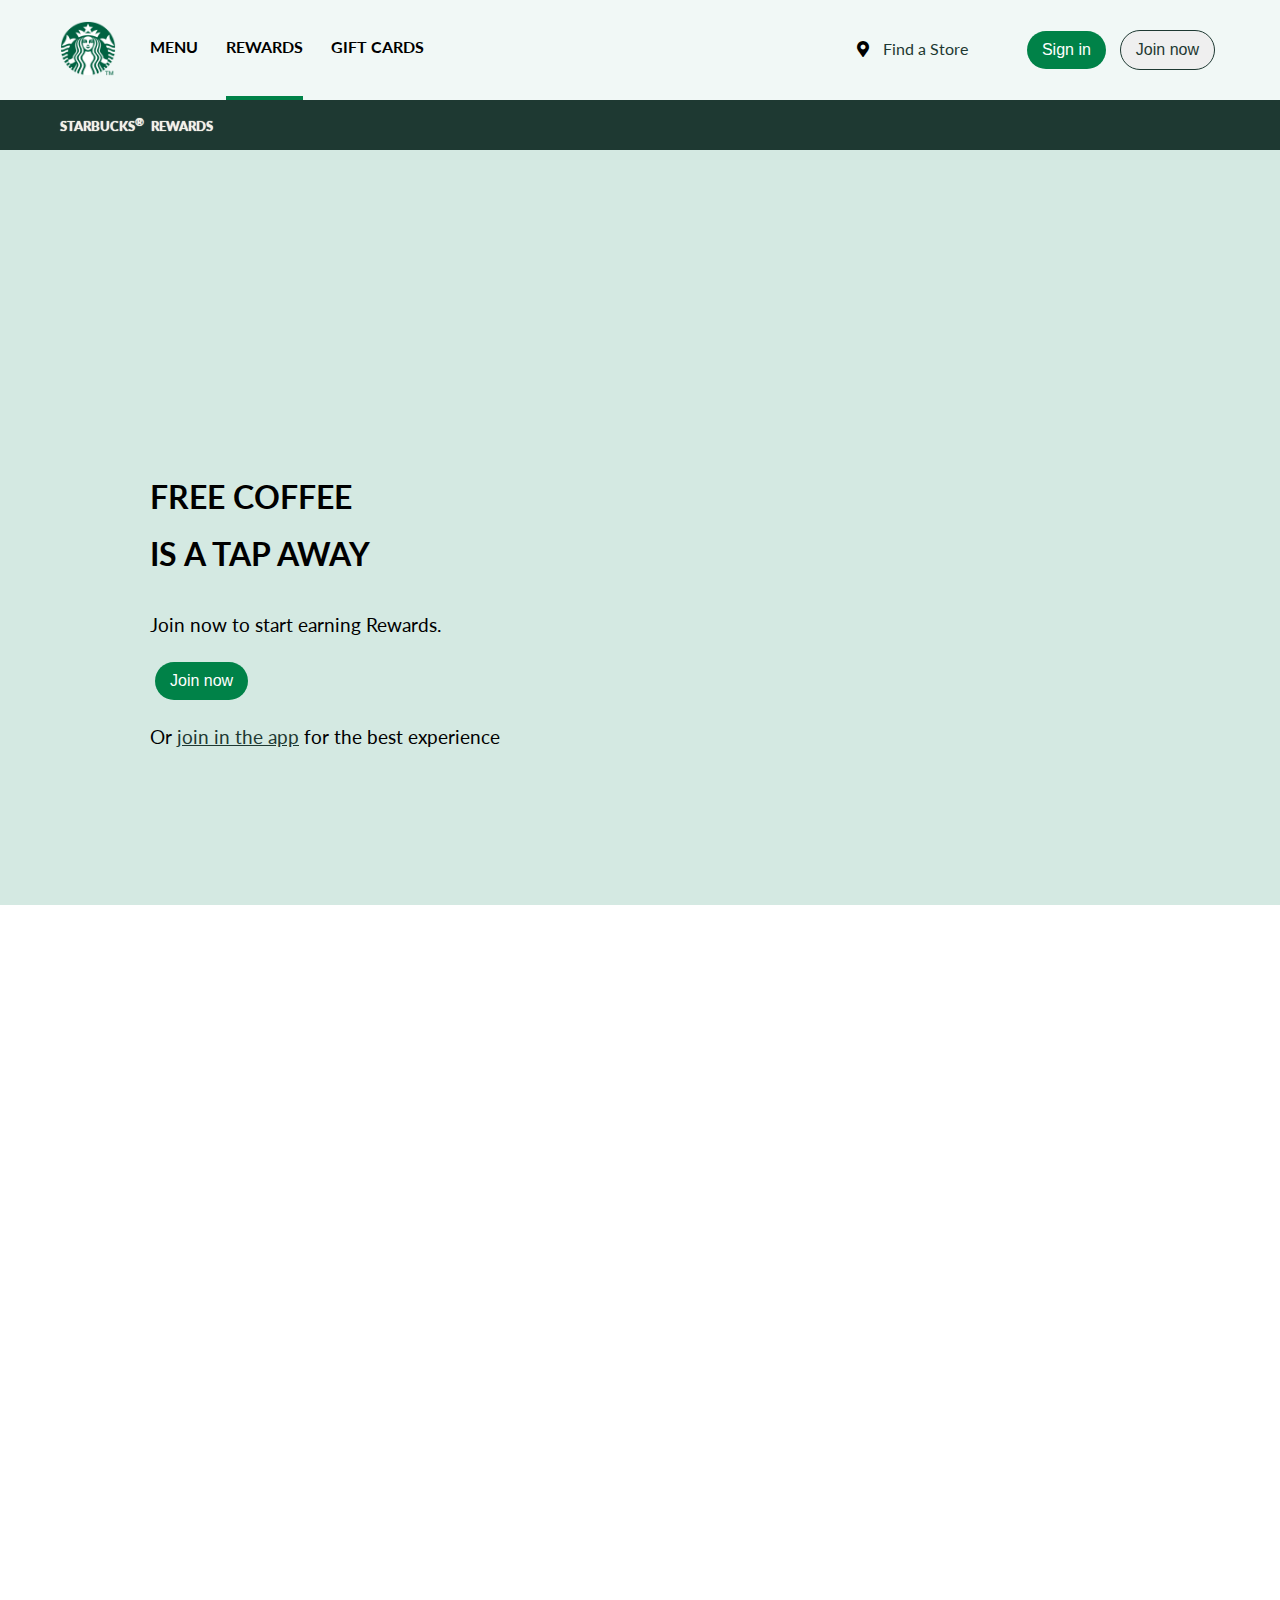
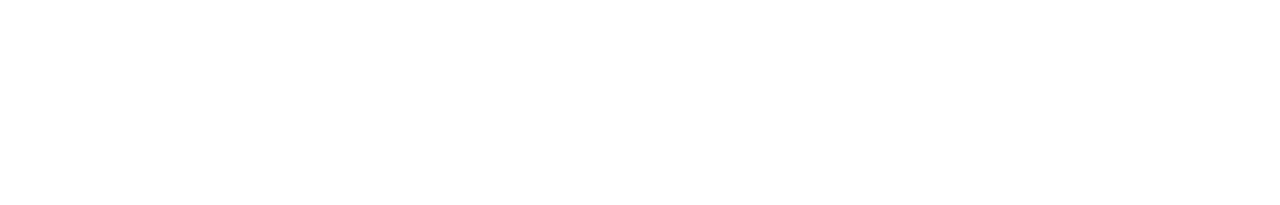
==== Starbucks/index.html @ ff1252d8 "Add files via upload" ====
<!DOCTYPE html>
<html lang="en">
<head>
    <meta charset="UTF-8">
    <meta http-equiv="X-UA-Compatible" content="IE=edge">
    <meta name="viewport" content="width=device-width, initial-scale=1.0">
    <link href="https://cdnjs.cloudflare.com/ajax/libs/font-awesome/5.13.0/css/all.min.css" rel="stylesheet">
    <link rel="stylesheet" href="style.css">
    <title>estarbucs</title>
</head>
<body>
    <header>
        <nav>
            <div class="nav-left">
                <ul>
                    <a href=""><img src="./logo.png" alt="logo"></a>
                    <li><a href="">MENU</a></li>
                    <li ><a class="active" href="">REWARDS</a></li>
                    <li><a href="">GIFT CARDS</a></li>
                </ul>   
            </div>
            <div class="nav-right">
                <i class="fas fa-map-marker-alt"></i>
                <a href="">Find a Store</a>
                <button type="button" class="btn-white">Sign in</button>
                <button type="button" class="btn-dark">Join now</button>
            </div>
        </nav>
        <div class="rewards">
            <h3>STARBUCKS<sup>®</sup> REWARDS</h3>
        </div>
    </header>
    <main>
        <div class="heroText">
            <h2>FREE COFFEE<br>IS A TAP AWAY</h2>
            <p>Join now to start earning Rewards.</p>
            <button type="button" class="btn-green">Join now</button>
            <p>Or <a href="">join in the app</a> for the best experience</p>
        </div>    
    </main>
    <section>
        
    </section>

</body>
</html>
---- Starbucks/style.css ----
@import url('https://fonts.googleapis.com/css2?family=Lato:wght@300;400;700&display=swap');
*{
    padding: 0;
    margin: 0;
    box-sizing: border-box;
    font-size: 100%;
    list-style: none;
    text-decoration: none;
}
:root{
    --dark-green:#1e3932;
    --light-green:#008248;
    --light1:#f3f1e7;
    --light2:#f1f8f6;
    --black:#000000;
}
html{
    font-family: 'Lato', sans-serif;
}
header{
    position: fixed;
    top:0;
    width: 100%;
}
nav{
    background-color: var(--light2);
    overflow: hidden;
    height: 100px;
    display: flex;
    align-items: center;
}

.nav-left{
    width: 50%;
    margin-left: 60px;

}
.nav-left img{
    width: 90%;
}

.nav-left ul{
    display: flex;
    align-items: center;
    gap: 28px;
}

.nav-left ul li{
    font-size: 1rem;
    margin-bottom: 6px;
}

.active{padding: 40px 0;
    border-bottom: 6px solid var(--light-green);
  
   
}
.nav-left ul li a{
    font-weight: bolder;
    color:#000000;
}

.nav-right{
    text-align: right;
    margin-right: 60px;
    width: 50%;
}

.rewards{
    background-color: var(--dark-green);
    color: var(--light1);
    font-size: 0.8rem;
    font-weight: bolder;
    padding: 15px 0 0 60px;
    height: 50px;
}

.rewards h3{
    text-shadow: 0 0 1px #fff;
    font-weight: bolder;
}

sup{
    font-size: smaller;
    margin-right: 4px;
}
main{
    background-color: #d4e9e2;
    min-height: 85vh;
    margin-top: 140px;
    display: flex;
}

.heroText{
    margin-left: 150px;
    margin-bottom: 150px;
    align-self: flex-end;
    line-height: 1.8;
}

.heroText h2{
    font-size: 2rem;
    margin-bottom: 25px;
}

.heroText p{
    font-size: 1.2rem;
    font-weight: 400;
}
.btn-green{
    background-color: var(--light-green);
    color: #fff;
    border-radius: 30px;
    border:none;
    padding: 10px 15px;
    margin: 20px 5px;
}
.btn-dark{
    color: var(--dark-green);
    border-radius: 30px;
    border:1px solid var(--dark-green);
    padding: 10px 15px;
    margin: 20px 5px;
}
.btn-white{
    background-color: var(--light-green);
    color: #fff;
    border-radius: 30px;
    border:none;
    padding: 10px 15px;
    margin: 20px 5px;
}
.heroText p a{
    color: var(--dark-green);
    text-decoration: underline;
}
.nav-right a{
    color: var(--dark-green);
    margin: 0 50px 0 10px;
}
section{
    min-height: 100vh;
}
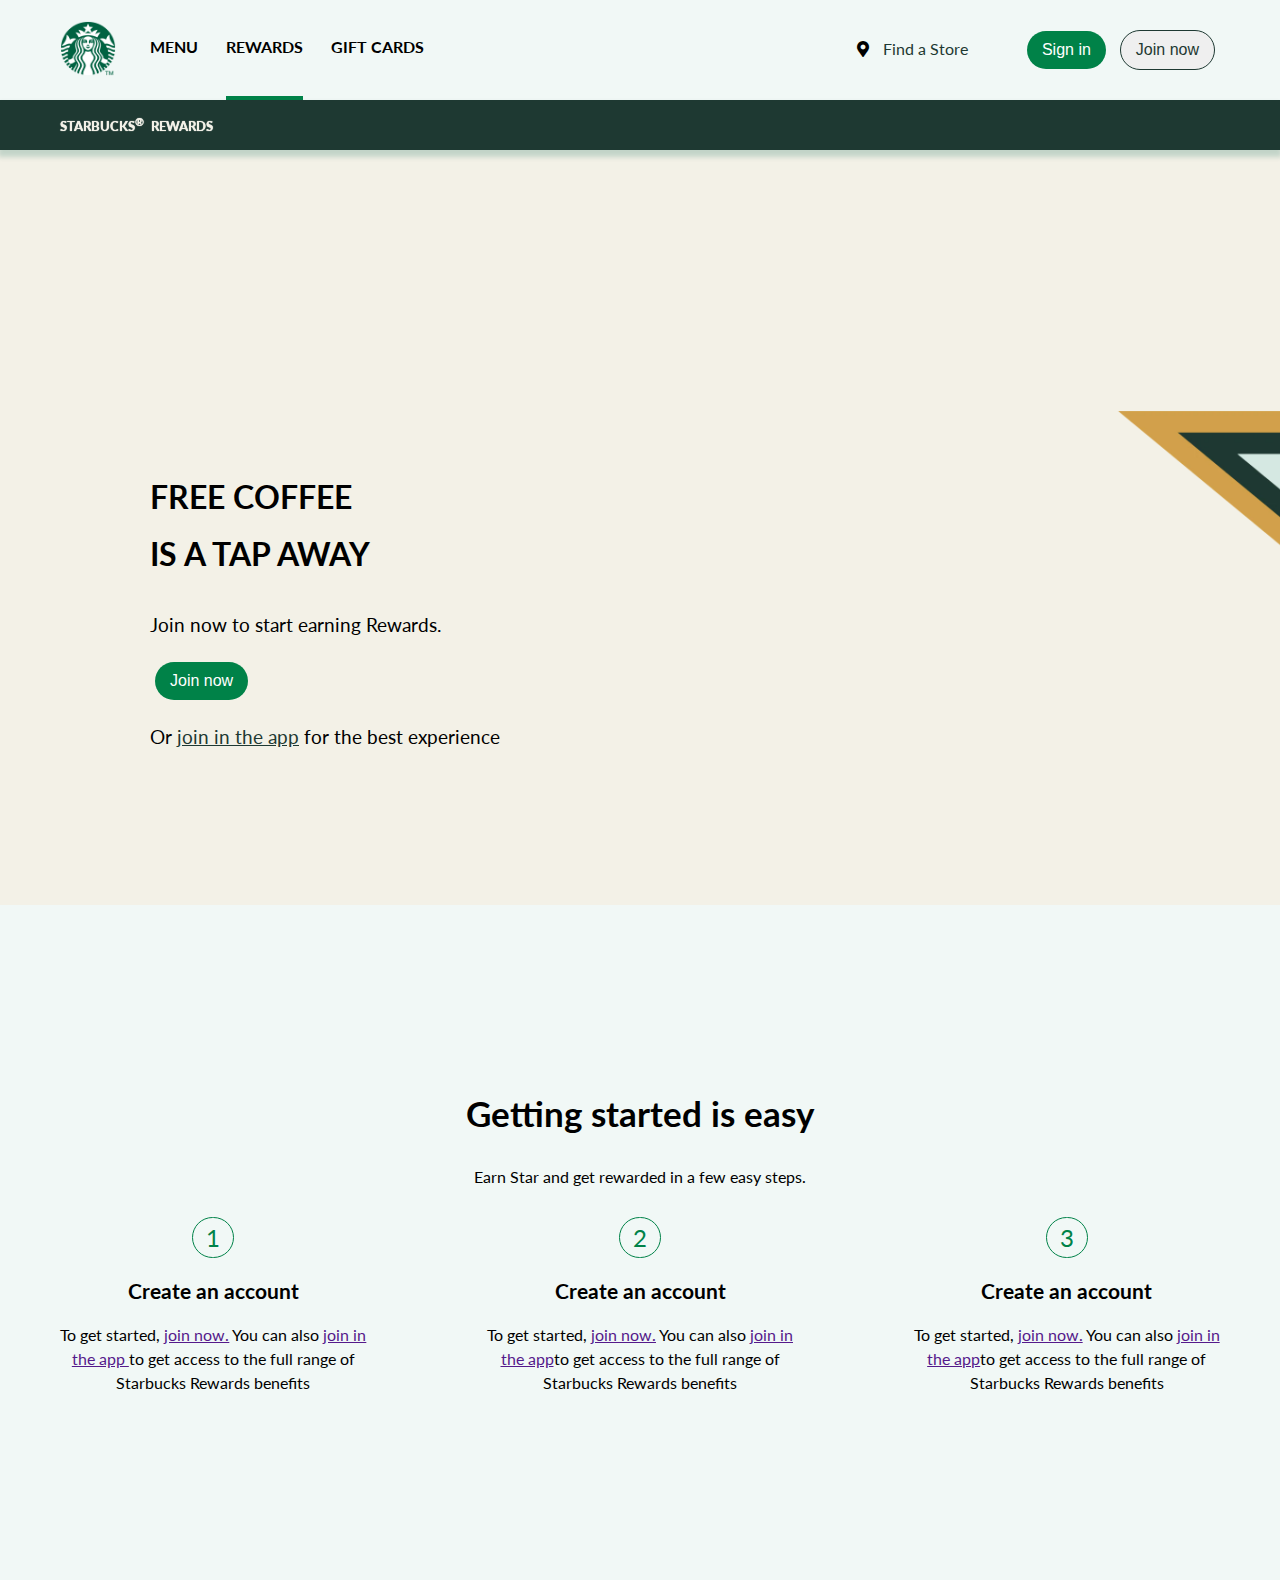
==== commit 1ea92011: "Update" ====
--- a/Starbucks/index.html
+++ b/Starbucks/index.html
@@ -39,7 +39,27 @@
         </div>    
     </main>
     <section>
-        
+        <div class="title">
+            <h2>Getting started is easy</h2>
+            <p>Earn Star and get rewarded in a few easy steps.</p>
+        </div>
+        <div class="container">
+            <div class="card">
+                <div class="number">1</div>
+                <h4>Create an account</h4>
+                <p>To get started, <a href="">join now.</a> You can also <a href="">join in the app </a>to get access to the full range of Starbucks Rewards benefits</p>
+            </div>
+            <div class="card">
+                <div class="number">2</div>
+                <h4>Create an account</h4>
+                <p>To get started, <a href="">join now.</a> You can also <a href="">join in the app</a>to get access to the full range of Starbucks Rewards benefits</p>
+            </div>
+            <div class="card">
+                <div class="number">3</div>
+                <h4>Create an account</h4>
+                <p>To get started, <a href="">join now.</a> You can also <a href="">join in the app</a>to get access to the full range of Starbucks Rewards benefits</p>
+            </div>
+        </div>
     </section>
 
 </body>
--- a/Starbucks/style.css
+++ b/Starbucks/style.css
@@ -73,6 +73,8 @@
     font-weight: bolder;
     padding: 15px 0 0 60px;
     height: 50px;
+    box-shadow: 0 5px 5px 2px rgba(0,100,80,0.2);
+
 }
 
 .rewards h3{
@@ -85,7 +87,9 @@
     margin-right: 4px;
 }
 main{
-    background-color: #d4e9e2;
+    background-image: url(./xl-hero-desktop_2021.webp);
+    background-color:var(--light1);
+    background-size: cover;
     min-height: 85vh;
     margin-top: 140px;
     display: flex;
@@ -139,5 +143,53 @@
     margin: 0 50px 0 10px;
 }
 section{
-    min-height: 100vh;
-}+    min-height: 75vh;
+    text-align: center;
+    background-color:var(--light2);
+    display: flex;
+    flex-direction: column;
+    align-items: center;
+    justify-content: center;
+}
+.title{
+    line-height: 2.5;
+}
+.title h2 {
+    font-size: 2.2rem;
+}
+.container{
+    margin-top: 20px;
+    align-items: center;
+    display: flex;
+    
+}
+.number{
+    color: var(--light-green);
+    font-size: 1.5rem;
+    width: 42px;
+    border: 1px solid var(--light-green);
+    border-radius: 50vw;
+    padding: 5px;
+    margin-bottom: 20px;
+}
+
+.card{
+    height: 200px;
+    display: flex;
+    flex-direction: column;
+    align-items: center;
+    margin: 0 50px;
+}
+.card p{
+    font-size: 1rem;
+    line-height: 1.5;
+    padding: 20px 0;
+    max-width: 40ch;
+}
+
+.card h4{
+    font-size: 1.3rem;
+}
+.card p a{
+    text-decoration: underline;
+}
